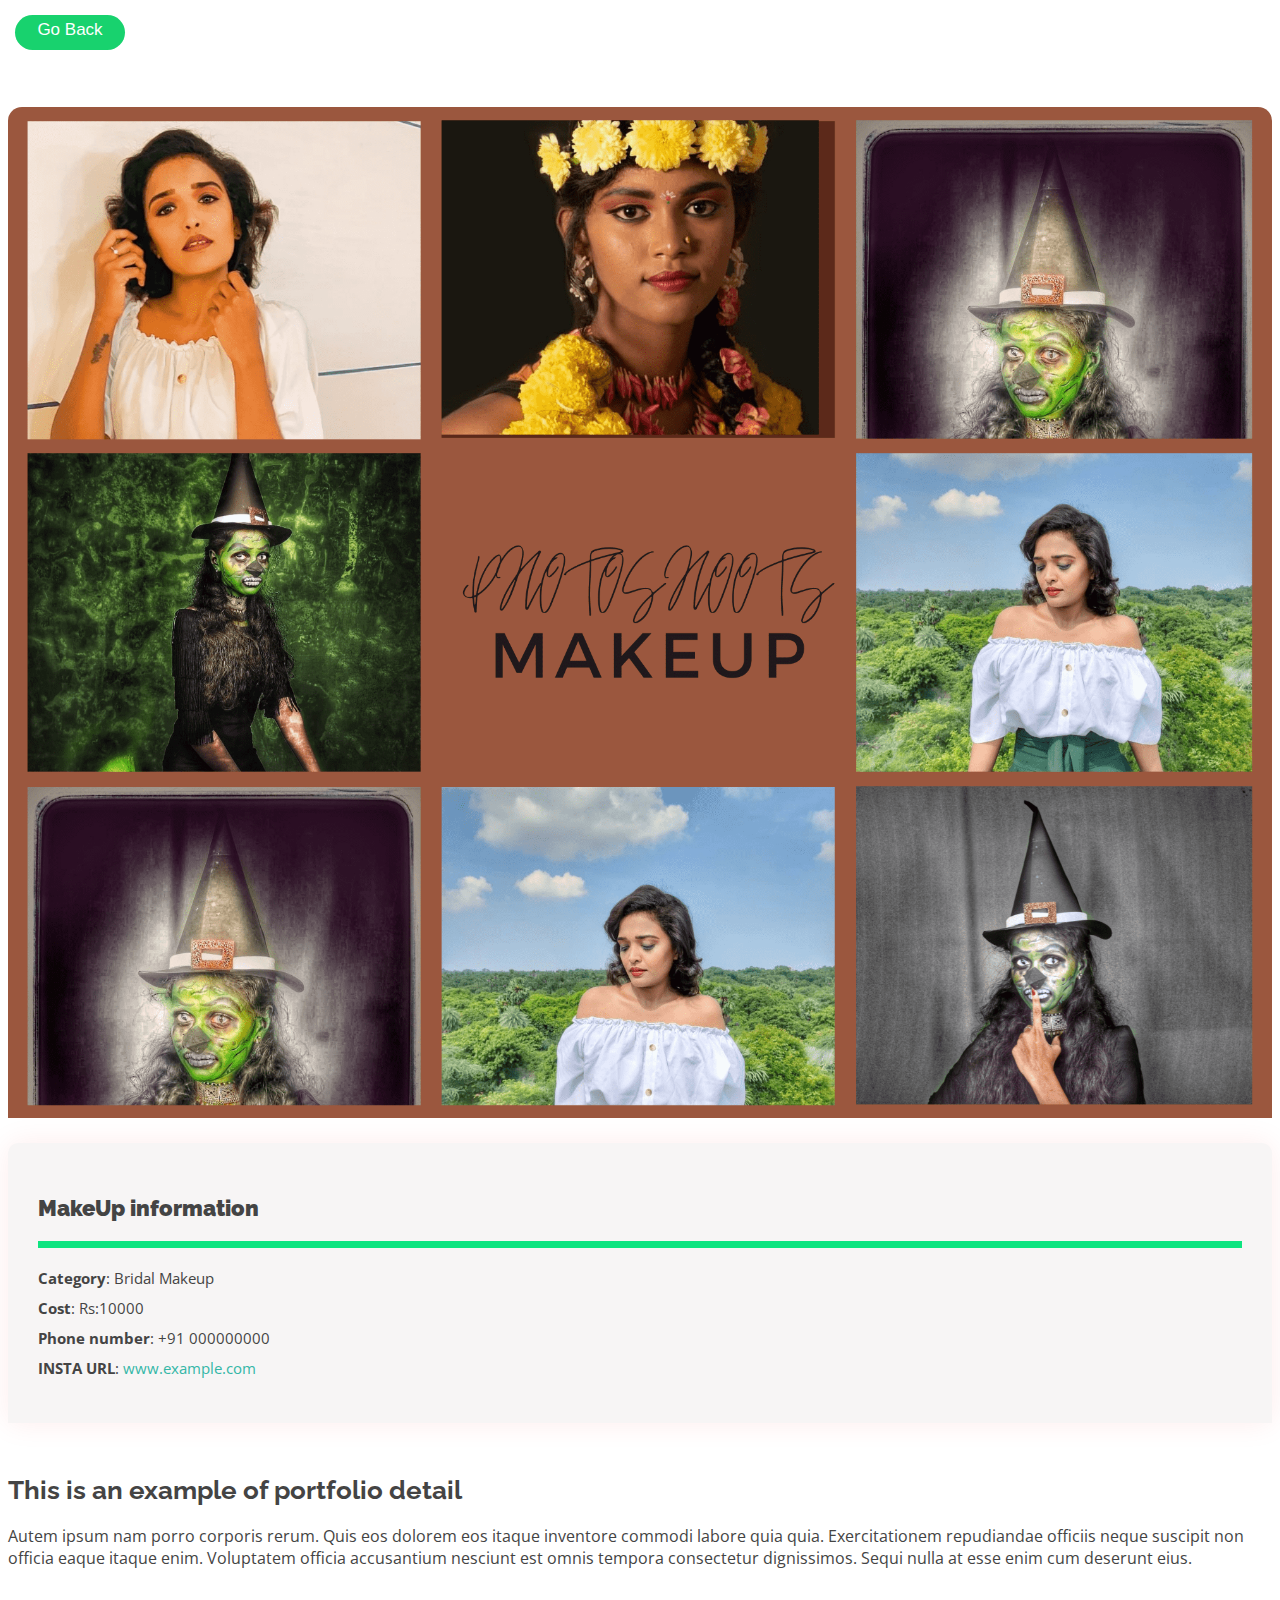
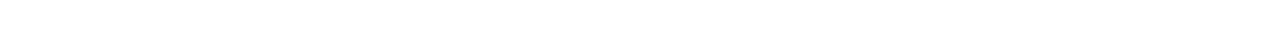
==== imagegallery/bridalmakeup-portfolio-details.html @ 94199db4 "Add files via upload" ====
<!DOCTYPE html>
<html lang="en">

<head>
  <meta charset="utf-8">
  <meta content="width=device-width, initial-scale=1.0" name="viewport">

  <title></title>
  <meta content="" name="description">
  <meta content="" name="keywords">

  <link href="assets/favicon.ico" rel="icon">

  <!-- Google Fonts -->
  <link href="https://fonts.googleapis.com/css?family=Open+Sans:300,300i,400,400i,600,600i,700,700i|Raleway:300,300i,400,400i,500,500i,600,600i,700,700i|Poppins:300,300i,400,400i,500,500i,600,600i,700,700i" rel="stylesheet">

  <!-- Vendor CSS Files -->
  <link href="assets/vendor/aos/aos.css" rel="stylesheet">
  <link href="assets/vendor/bootstrap/css/bootstrap.min.css" rel="stylesheet">
  <link href="assets/vendor/bootstrap-icons/bootstrap-icons.css" rel="stylesheet">
  <link href="assets/vendor/boxicons/css/boxicons.min.css" rel="stylesheet">
  <link href="assets/vendor/glightbox/css/glightbox.min.css" rel="stylesheet">
  <link href="assets/vendor/swiper/swiper-bundle.min.css" rel="stylesheet">

  <!-- Template Main CSS File -->
  <link href="assets/css/style.css" rel="stylesheet">
</head>

<body>   
      <a href='../imagegallery/portfolio.html' target='_self'>
        <button class="button-details" style="vertical-align:middle"><span>Go Back</span></button>
          </a>

  <main id="main">

    <!-- ======= Portfolio Details Section ======= -->
    <section id="portfolio-details" class="portfolio-details">
      <div class="container">

        <div class="row gy-4">

          <div class="col-lg-8">
            <div class="portfolio-details-slider swiper">
              <div class="swiper-wrapper align-items-center">

                <div class="swiper-slide">
                  <img src="../imagegallery/assets/galleryimg/bridalmakeup.png" alt="unable to load bridalmakeup">
                </div>
              </div>
              <div class="swiper-pagination"></div>
            </div>
          </div>

          <div class="col-lg-4">
            <div class="portfolio-info">
              <h3>MakeUp information</h3>
              <ul>
                <li><strong>Category</strong>: Bridal Makeup</li>
                <li><strong>Cost</strong>: Rs:10000</li>
                <li><strong>Phone number</strong>: +91 000000000</li>
                <li><strong>INSTA URL</strong>: <a href="#">www.example.com</a></li>
              </ul>
            </div>
            <div class="portfolio-description">
              <h2>This is an example of portfolio detail</h2>
              <p>
                Autem ipsum nam porro corporis rerum. Quis eos dolorem eos itaque inventore commodi labore quia quia. Exercitationem repudiandae officiis neque suscipit non officia eaque itaque enim. Voluptatem officia accusantium nesciunt est omnis tempora consectetur dignissimos. Sequi nulla at esse enim cum deserunt eius.
              </p>
            </div>
          </div>

        </div>

      </div>
    </section><!-- End Portfolio Details Section -->

  </main><!-- End #main -->

  <div id="preloader"></div>
  <a href="#" class="back-to-top d-flex align-items-center justify-content-center"><i class="bi bi-arrow-up-short"></i></a>

  <!-- Vendor JS Files -->
  <script src="assets/vendor/purecounter/purecounter.js"></script>
  <script src="assets/vendor/aos/aos.js"></script>
  <script src="assets/vendor/bootstrap/js/bootstrap.bundle.min.js"></script>
  <script src="assets/vendor/glightbox/js/glightbox.min.js"></script>
  <script src="assets/vendor/isotope-layout/isotope.pkgd.min.js"></script>
  <script src="assets/vendor/swiper/swiper-bundle.min.js"></script>
  <script src="assets/vendor/waypoints/noframework.waypoints.js"></script>

  <!-- Template Main JS File -->
  <script src="assets/js/main.js"></script>

</body>

</html>
---- imagegallery/assets/css/style.css ----
/*--------------------------------------------------------------
# General
--------------------------------------------------------------*/
body {
  font-family: "Open Sans", sans-serif;
  color: #444444;
}

a {
  color: #34b7a7;
  text-decoration: none;
}

a:hover {
  color: #51cdbe;
  text-decoration: none;
}

h1, h2, h3, h4, h5, h6 {
  font-family: "Raleway", sans-serif;
}

#main {
  margin-top: 50px;
}
@media (max-width: 992px) {
  #main {
    margin-top: 30px;
  }
}

/*--------------------------------------------------------------
# Preloader
--------------------------------------------------------------*/
#preloader {
  position: fixed;
  top: 0;
  left: 0;
  right: 0;
  bottom: 0;
  z-index: 9999;
  overflow: hidden;
  background: #fff;
}

#preloader:before {
  content: "";
  position: fixed;
  top: calc(50% - 30px);
  left: calc(50% - 30px);
  border: 6px solid #34b7a7;
  border-top-color: #dcf5f2;
  border-radius: 50%;
  width: 60px;
  height: 60px;
  -webkit-animation: animate-preloader 1s linear infinite;
  animation: animate-preloader 1s linear infinite;
}

@-webkit-keyframes animate-preloader {
  0% {
    transform: rotate(0deg);
  }
  100% {
    transform: rotate(360deg);
  }
}

@keyframes animate-preloader {
  0% {
    transform: rotate(0deg);
  }
  100% {
    transform: rotate(360deg);
  }
}
/*--------------------------------------------------------------
# Back to top button
--------------------------------------------------------------*/
.back-to-top {
  position: fixed;
  visibility: hidden;
  opacity: 0;
  right: 15px;
  bottom: 15px;
  z-index: 996;
  background: #34b7a7;
  width: 40px;
  height: 40px;
  border-radius: 50px;
  transition: all 0.4s;
}
.back-to-top i {
  font-size: 24px;
  color: #fff;
  line-height: 0;
}
.back-to-top:hover {
  background: #49cbbb;
  color: #fff;
}
.back-to-top.active {
  visibility: visible;
  opacity: 1;
}

/*--------------------------------------------------------------
# Header
--------------------------------------------------------------*/
#header {
  background: #e9e8e6;
  box-shadow: 0px 0px 25px 0 rgba(0, 0, 0, 0.08);
  z-index: 997;
  padding: 15px 0;
}
#header .logo {
  font-size: 32px;
  margin: 0;
  padding: 0;
  line-height: 1;
  font-weight: 400;
  letter-spacing: 2px;
  text-transform: uppercase;
}
#header .logo a {
  color: #222222;
}
#header .logo img {
  max-height: 40px;
}
@media (max-width: 992px) {
  #header .logo {
    font-size: 16px;
  }
}

/*--------------------------------------------------------------
# Header Social Links
--------------------------------------------------------------*/
.header-social-links {
  padding-right: 15px;
}
.header-social-links a {
  color: #6f6f6f;
  padding-left: 6px;
  display: inline-block;
  line-height: 0px;
  transition: 0.3s;
  font-size: 16px;
}
.header-social-links a:hover {
  color: #34b7a7;
}

/*--------------------------------------------------------------
# Navigation Menu
--------------------------------------------------------------*/
/**
* Desktop Navigation 
*/
.navbar {
  padding: 0;
}
.navbar ul {
  margin: 0;
  padding: 0;
  display: flex;
  list-style: none;
  align-items: center;
}
.navbar li {
  position: relative;
  padding: 10px 0 10px 28px;
}
.navbar a, .navbar a:focus {
  display: flex;
  align-items: center;
  justify-content: space-between;
  font-family: "Raleway", sans-serif;
  font-size: 15px;
  font-weight: 600;
  color: #888888;
  white-space: nowrap;
  transition: 0.3s;
  position: relative;
}
.navbar a i, .navbar a:focus i {
  font-size: 12px;
  line-height: 0;
  margin-left: 5px;
}
.navbar > ul > li > a:before {
  content: "";
  position: absolute;
  width: 0;
  height: 2px;
  bottom: -5px;
  left: 0;
  background-color: #34b7a7;
  visibility: hidden;
  width: 0px;
  transition: all 0.3s ease-in-out 0s;
}
.navbar a:hover:before, .navbar li:hover > a:before, .navbar .active:before {
  visibility: visible;
  width: 25px;
}
.navbar a:hover, .navbar .active, .navbar .active:focus, .navbar li:hover > a {
  color: #222222;
}
.navbar .dropdown ul {
  display: block;
  position: absolute;
  left: 14px;
  top: calc(100% + 30px);
  margin: 0;
  padding: 10px 0;
  z-index: 99;
  opacity: 0;
  visibility: hidden;
  background: #fff;
  box-shadow: 0px 0px 30px rgba(127, 137, 161, 0.25);
  transition: 0.3s;
  border-radius: 4px;
}
.navbar .dropdown ul li {
  min-width: 200px;
  padding: 0;
}
.navbar .dropdown ul a {
  padding: 10px 20px;
  font-size: 15px;
  text-transform: none;
  font-weight: 600;
}
.navbar .dropdown ul a i {
  font-size: 12px;
}
.navbar .dropdown ul a:hover, .navbar .dropdown ul .active:hover, .navbar .dropdown ul li:hover > a {
  color: #34b7a7;
}
.navbar .dropdown:hover > ul {
  opacity: 1;
  top: 100%;
  visibility: visible;
}
.navbar .dropdown .dropdown ul {
  top: 0;
  left: calc(100% - 30px);
  visibility: hidden;
}
.navbar .dropdown .dropdown:hover > ul {
  opacity: 1;
  top: 0;
  left: 100%;
  visibility: visible;
}
@media (max-width: 1366px) {
  .navbar .dropdown .dropdown ul {
    left: -90%;
  }
  .navbar .dropdown .dropdown:hover > ul {
    left: -100%;
  }
}

/**
* Mobile Navigation 
*/
.mobile-nav-toggle {
  color: #222222;
  font-size: 28px;
  cursor: pointer;
  display: none;
  line-height: 0;
  transition: 0.5s;
}
.mobile-nav-toggle.bi-x {
  color: #fff;
}

@media (max-width: 991px) {
  .mobile-nav-toggle {
    display: block;
  }

  .navbar ul {
    display: none;
  }
}
.navbar-mobile {
  position: fixed;
  overflow: hidden;
  top: 0;
  right: 0;
  left: 0;
  bottom: 0;
  background: rgba(9, 9, 9, 0.9);
  transition: 0.3s;
  z-index: 999;
}
.navbar-mobile .mobile-nav-toggle {
  position: absolute;
  top: 15px;
  right: 15px;
}
.navbar-mobile ul {
  display: block;
  position: absolute;
  top: 55px;
  right: 15px;
  bottom: 15px;
  left: 15px;
  padding: 10px 0;
  border-radius: 10px;
  background-color: #fff;
  overflow-y: auto;
  transition: 0.3s;
}
.navbar-mobile a, .navbar-mobile a:focus {
  font-size: 15px;
  padding-right: 15px;
  color: #222222;
}
.navbar-mobile a:hover, .navbar-mobile .active, .navbar-mobile li:hover > a {
  color: #34b7a7;
}
.navbar-mobile .getstarted, .navbar-mobile .getstarted:focus {
  margin: 15px;
}
.navbar-mobile .dropdown ul {
  position: static;
  display: none;
  margin: 10px 20px;
  padding: 10px 0;
  z-index: 99;
  opacity: 1;
  visibility: visible;
  background: #fff;
  box-shadow: 0px 0px 30px rgba(127, 137, 161, 0.25);
}
.navbar-mobile .dropdown ul li {
  min-width: 200px;
}
.navbar-mobile .dropdown ul a {
  padding: 10px 20px;
}
.navbar-mobile .dropdown ul a i {
  font-size: 12px;
}
.navbar-mobile .dropdown ul a:hover, .navbar-mobile .dropdown ul .active:hover, .navbar-mobile .dropdown ul li:hover > a {
  color: #34b7a7;
}
.navbar-mobile .dropdown > .dropdown-active {
  display: block;
}


/*--------------------------------------------------------------
# Sections General
--------------------------------------------------------------*/
section {
  padding: 60px 0;
}

.section-bg {
  background-color: #e7f8f6;
}

.section-title {
  text-align: center;
  padding-bottom: 30px;
}
.section-title h2 {
  font-size: 32px;
  font-weight: bold;
  text-transform: uppercase;
  margin-bottom: 20px;
  padding-bottom: 20px;
  position: relative;
}
.section-title h2::after {
  content: "";
  position: absolute;
  display: block;
  width: 50px;
  height: 3px;
  background: #34b7a7;
  bottom: 0;
  left: calc(50% - 25px);
}
.section-title p {
  margin-bottom: 0;
}

/*--------------------------------------------------------------
# Portfolio
--------------------------------------------------------------*/
.portfolio .portfolio-item {
  margin-bottom: 30px;
}
.portfolio #portfolio-flters {
  padding: 0;
  margin: 0 auto 20px auto;
  list-style: none;
  text-align: center;
}
.portfolio #portfolio-flters li {
  cursor: pointer;
  display: inline-block;
  padding: 8px 16px 10px 16px;
  font-size: 13px;
  font-weight: 500;
  line-height: 1;
  text-transform: uppercase;
  color: #444444;
  margin-bottom: 5px;
  transition: all 0.3s ease-in-out;
  border-radius: 50px;
}
.portfolio #portfolio-flters li:hover, .portfolio #portfolio-flters li.filter-active {
  color: #fff;
  background: #34b7a7;
}
.portfolio #portfolio-flters li:last-child {
  margin-right: 0;
}
.portfolio .portfolio-wrap {
  transition: 0.3s;
  position: relative;
  overflow: hidden;
  z-index: 1;
  background: rgba(34, 34, 34, 0.6);
}
.portfolio .portfolio-wrap::before {
  content: "";
  background: rgba(34, 34, 34, 0.6);
  position: absolute;
  left: 0;
  right: 0;
  top: 0;
  bottom: 0;
  transition: all ease-in-out 0.3s;
  z-index: 2;
  opacity: 0;
}
.portfolio .portfolio-wrap img {
  transition: all ease-in-out 0.3s;
  border-top-left-radius: 13px;
  border-top-right-radius: 13px;
}
.portfolio .portfolio-wrap .portfolio-info {
  opacity: 0;
  position: absolute;
  top: 0;
  left: 0;
  right: 0;
  bottom: 0;
  z-index: 3;
  transition: all ease-in-out 0.3s;
  display: flex;
  flex-direction: column;
  justify-content: flex-end;
  align-items: flex-start;
  padding: 20px;
}
.portfolio .portfolio-wrap .portfolio-info h4 {
  font-size: 20px;
  color: #fff;
  font-weight: 600;
}
.portfolio .portfolio-wrap .portfolio-info p {
  color: rgba(255, 255, 255, 0.7);
  font-size: 14px;
  text-transform: uppercase;
  padding: 0;
  margin: 0;
  font-style: italic;
}
.portfolio .portfolio-wrap .portfolio-links {
  text-align: center;
  z-index: 4;
}
.portfolio .portfolio-wrap .portfolio-links a {
  color: #fff;
  margin: 0 5px 0 0;
  font-size: 28px;
  display: inline-block;
  transition: 0.3s;
}
.portfolio .portfolio-wrap .portfolio-links a:hover {
  color: #78d9cd;
}
.portfolio .portfolio-wrap:hover::before {
  opacity: 1;
}
.portfolio .portfolio-wrap:hover img {
  transform: scale(1.2);
}
.portfolio .portfolio-wrap:hover .portfolio-info {
  opacity: 1;
}

button{
  display: inline-block;
  border-radius: 4px;
  background-color: #18d26e;
  border: none;
  color: #FFFFFF;
  text-align: center;
  font-size: 22px;
  padding: 10px;
  width: 210px;
  height: 60px;
  transition: all 0.5s;
  cursor: pointer;
  border-radius: 25px;
  margin: 5px;
}

button span {
  cursor: pointer;
  display: inline-block;
  position: relative;
  transition: 0.5s;
}

button span:after {
  content: '\00bb';
  position: absolute;
  opacity: 0;
  top: 0;
  right: -20px;
  transition: 0.5s;
}

button:hover span {
  padding-right: 25px;
}

button:hover span:after {
  opacity: 1;
  right: 0;
}

/*--------------------------------------------------------------
# Portfolio Details
--------------------------------------------------------------*/
.portfolio-details {
  padding-top: 0;
}
.portfolio-details .portfolio-details-slider img {
  width: 100%;
  border-top-left-radius: 14px;
  border-top-right-radius: 14px;
}
.portfolio-details .portfolio-details-slider .swiper-pagination {
  margin-top: 20px;
  position: relative;
}
.portfolio-details .portfolio-details-slider .swiper-pagination .swiper-pagination-bullet {
  width: 12px;
  height: 12px;
  background-color: #fff;
  opacity: 1;
  border: 1px solid #34b7a7;
}
.portfolio-details .portfolio-details-slider .swiper-pagination .swiper-pagination-bullet-active {
  background-color: #34b7a7;
}
.portfolio-details .portfolio-info {
  padding: 30px;
  box-shadow: 0px 0 30px rgba(245, 10, 10, 0.08);
  background: rgb(247, 245, 245);
  border-top-left-radius: 10px;
  border-top-right-radius: 10px;
}
.portfolio-details .portfolio-info h3 {
  font-size: 22px;
  font-weight: 1000;
  margin-bottom: 20px;
  padding-bottom: 20px;
  border-bottom: 7px solid rgb(14, 228, 128);
}
.portfolio-details .portfolio-info ul {
  list-style: none;
  padding: 0;
  font-size: 15px;
}
.portfolio-details .portfolio-info ul li + li {
  margin-top: 10px;
}
.portfolio-details .portfolio-description {
  padding-top: 30px;
}
.portfolio-details .portfolio-description h2 {
  font-size: 26px;
  font-weight: 700;
  margin-bottom: 20px;
}
.portfolio-details .portfolio-description p {
  padding: 0;
}

.button-details  {
  display: inline-block;
  border-radius: 100%;
  background-color: #18d26e;
  border: none;
  color: #FFFFFF;
  text-align: center;
  font-size: 17px;
  padding: 10px;
  width: 110px;
  height: 35px;
  transition: all 0.5s;
  cursor: pointer;
  border-radius: 25px;
  margin: 7px;
  padding-top: 5px;
}

button span {
  cursor: pointer;
  display: inline-block;
  position: relative;
  transition: 0.5s;
}

button span:after {
  content: '\00bb';
  position: absolute;
  opacity: 0;
  top: 0;
  right: -20px;
  transition: 0.5s;
}

button:hover span {
  padding-right: 25px;
}

button:hover span:after {
  opacity: 1;
  right: 0;
}


/*--------------------------------------------------------------
# Footer
--------------------------------------------------------------*/
#footer {
  background: #e9e8e6;
  padding: 30px 0;
  color: #222222;
  font-size: 14px;
  text-align: center;
}
#footer .credits {
  padding-top: 5px;
  font-size: 13px;
}
#footer .credits a {
  color: #34b7a7;
}
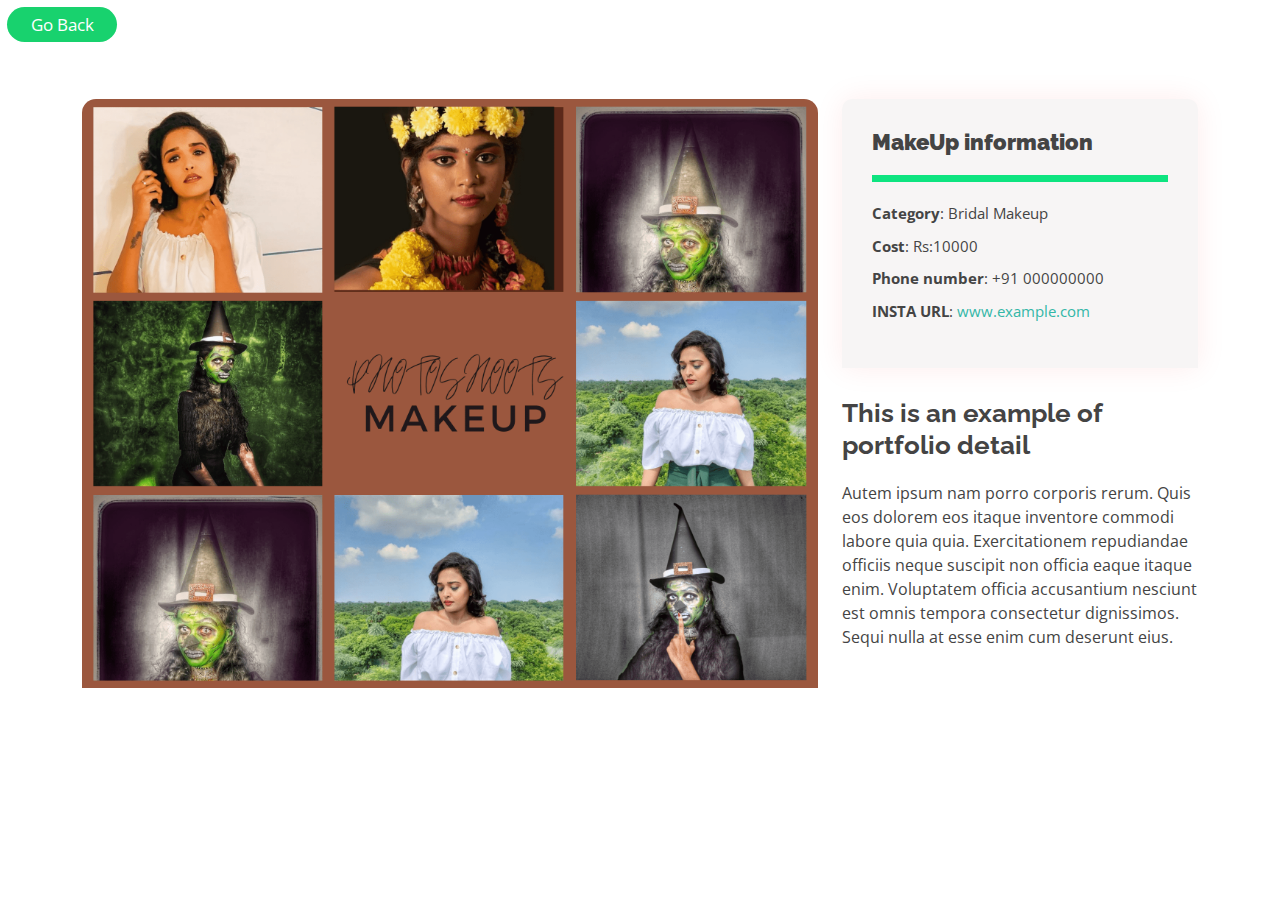
==== commit b1ea69d6: "Update bridalmakeup-portfolio-details.html" ====
--- a/imagegallery/bridalmakeup-portfolio-details.html
+++ b/imagegallery/bridalmakeup-portfolio-details.html
@@ -5,7 +5,7 @@
   <meta charset="utf-8">
   <meta content="width=device-width, initial-scale=1.0" name="viewport">
 
-  <title></title>
+  <title>MakeUp-Details</title>
   <meta content="" name="description">
   <meta content="" name="keywords">
 
@@ -93,4 +93,4 @@
 
 </body>
 
-</html>+</html>
